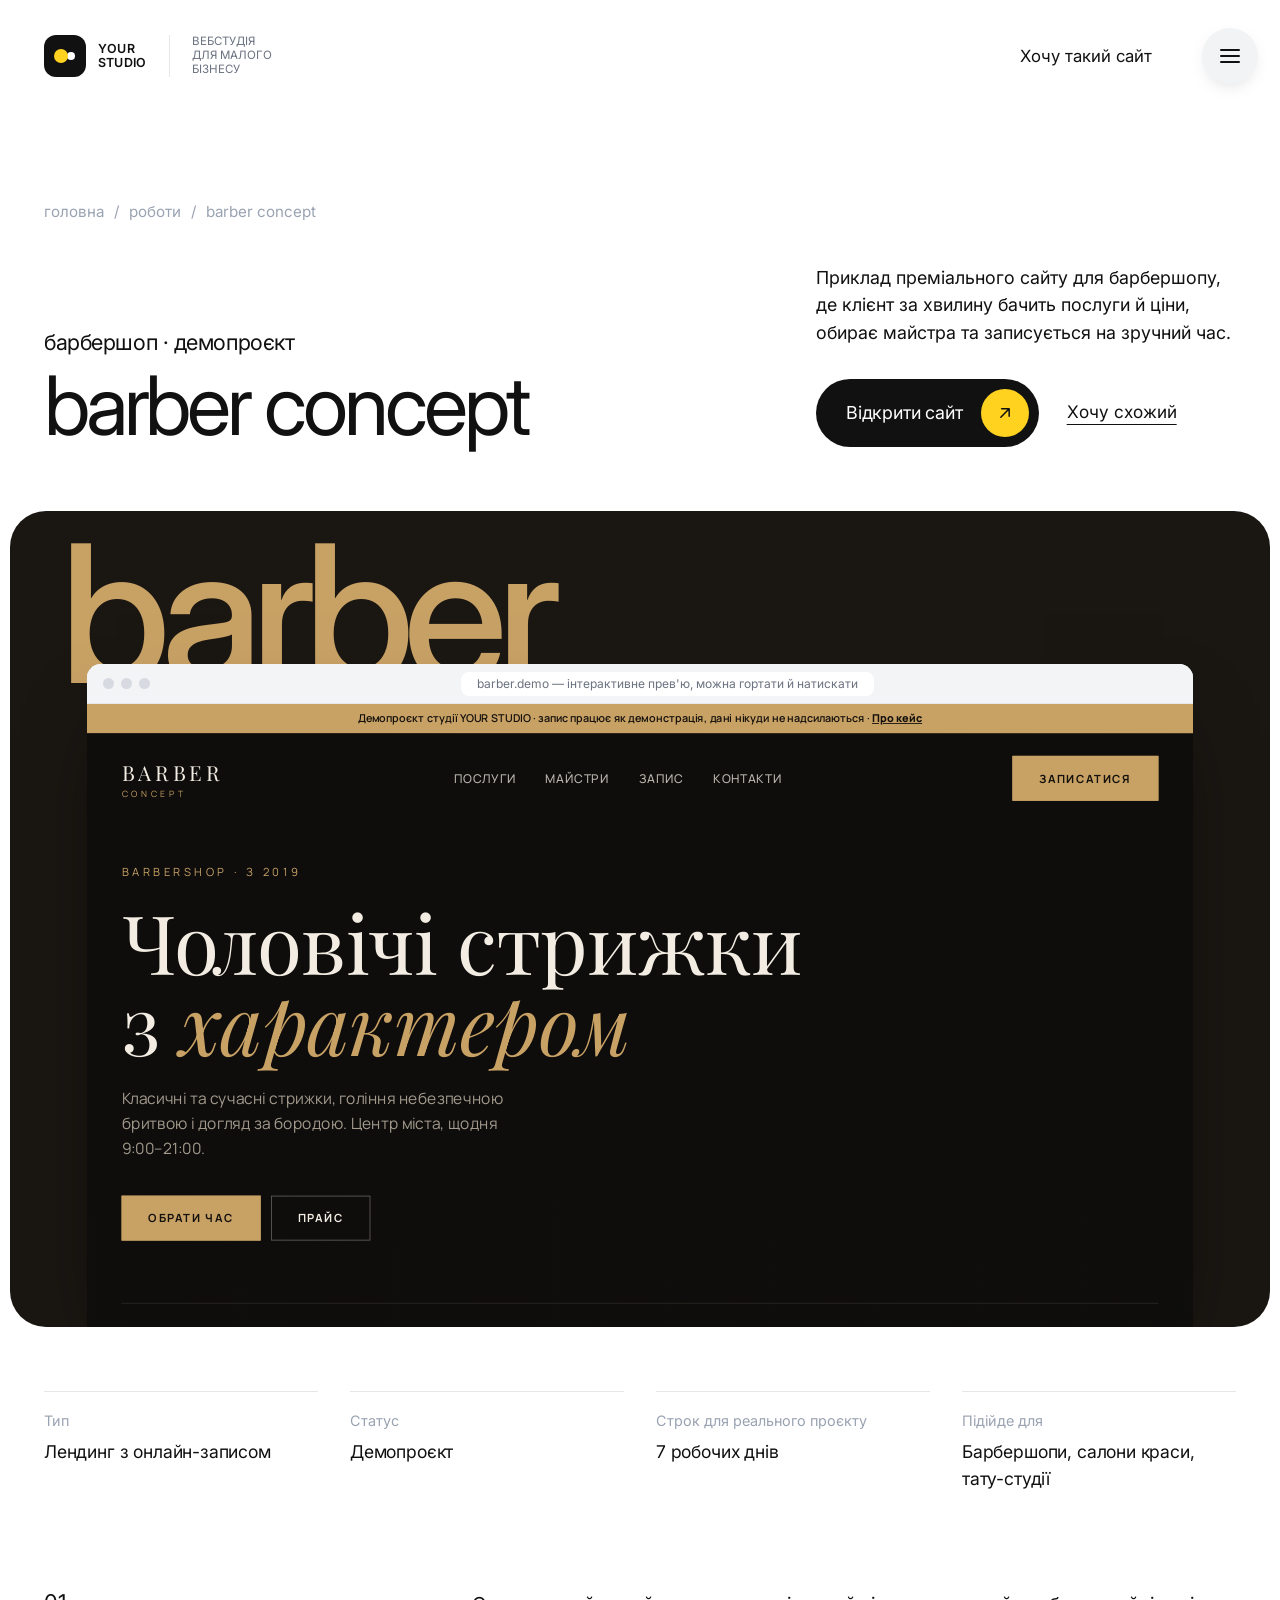
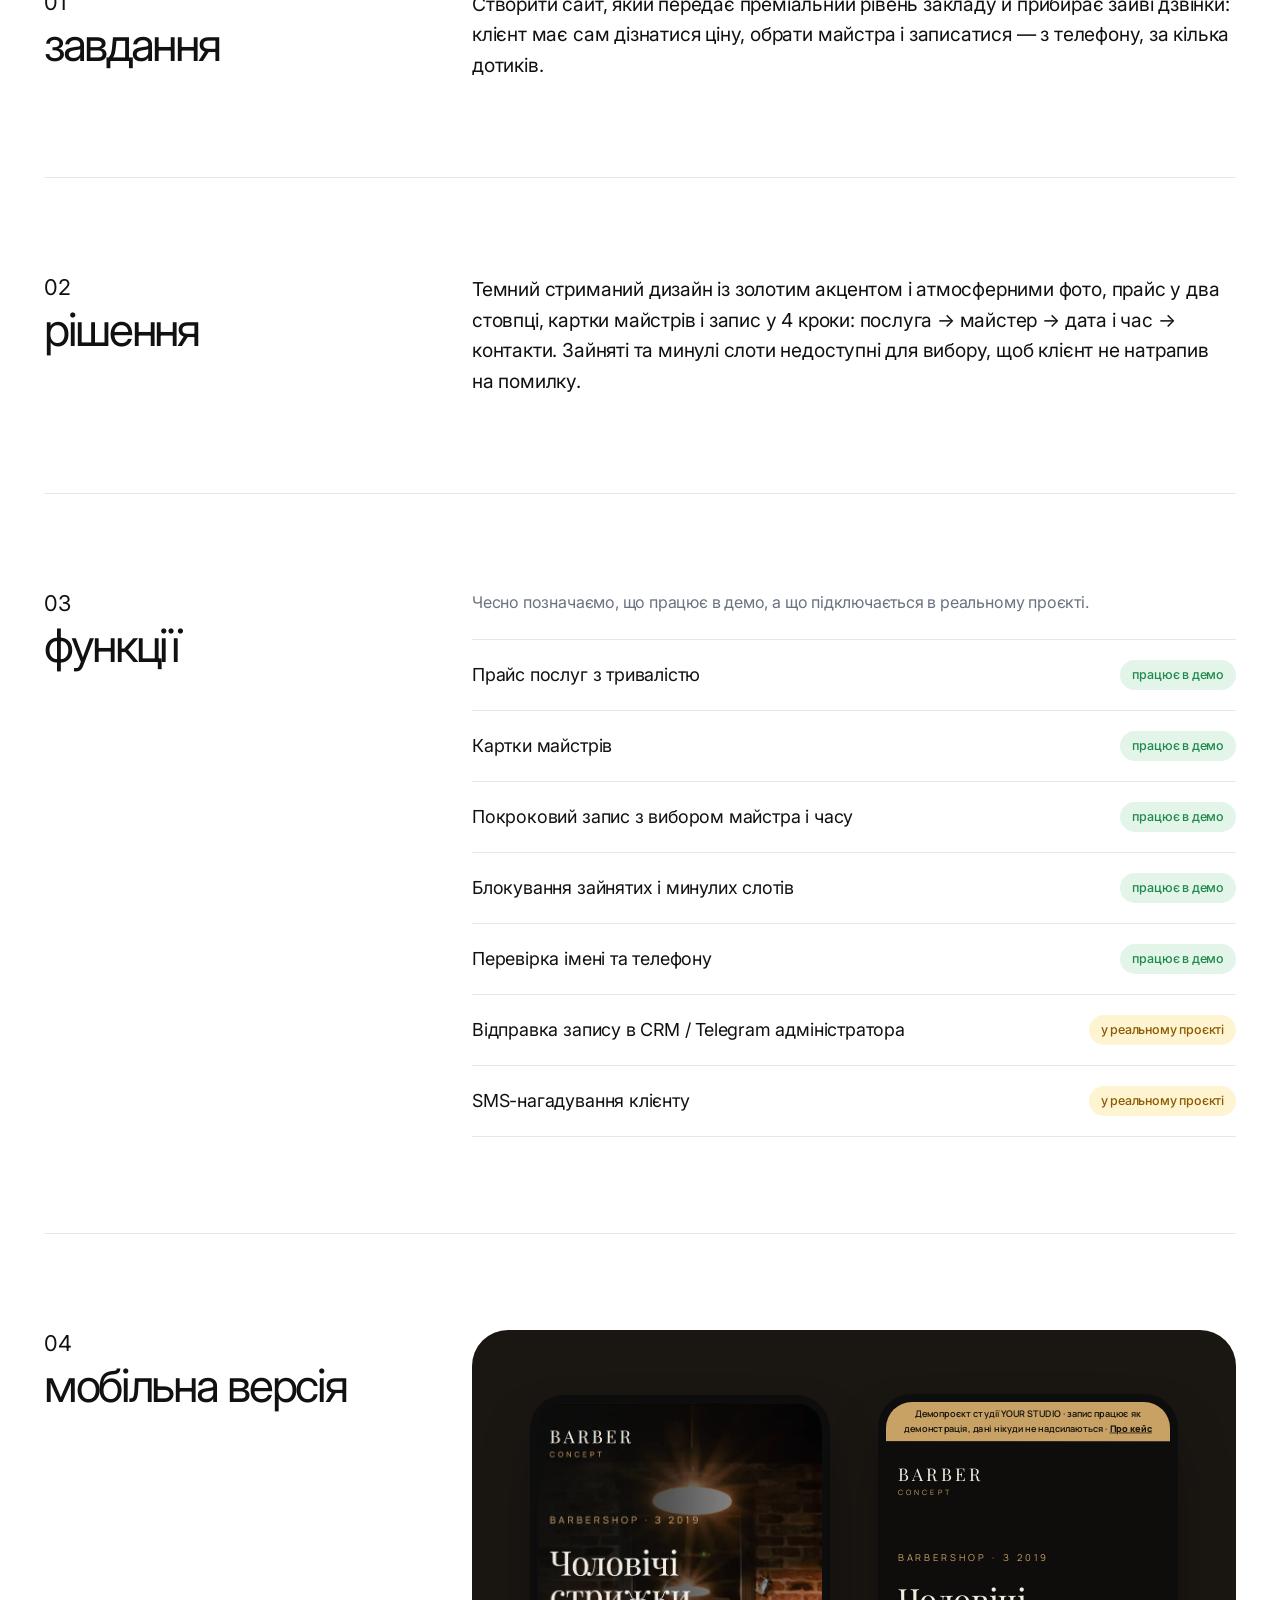
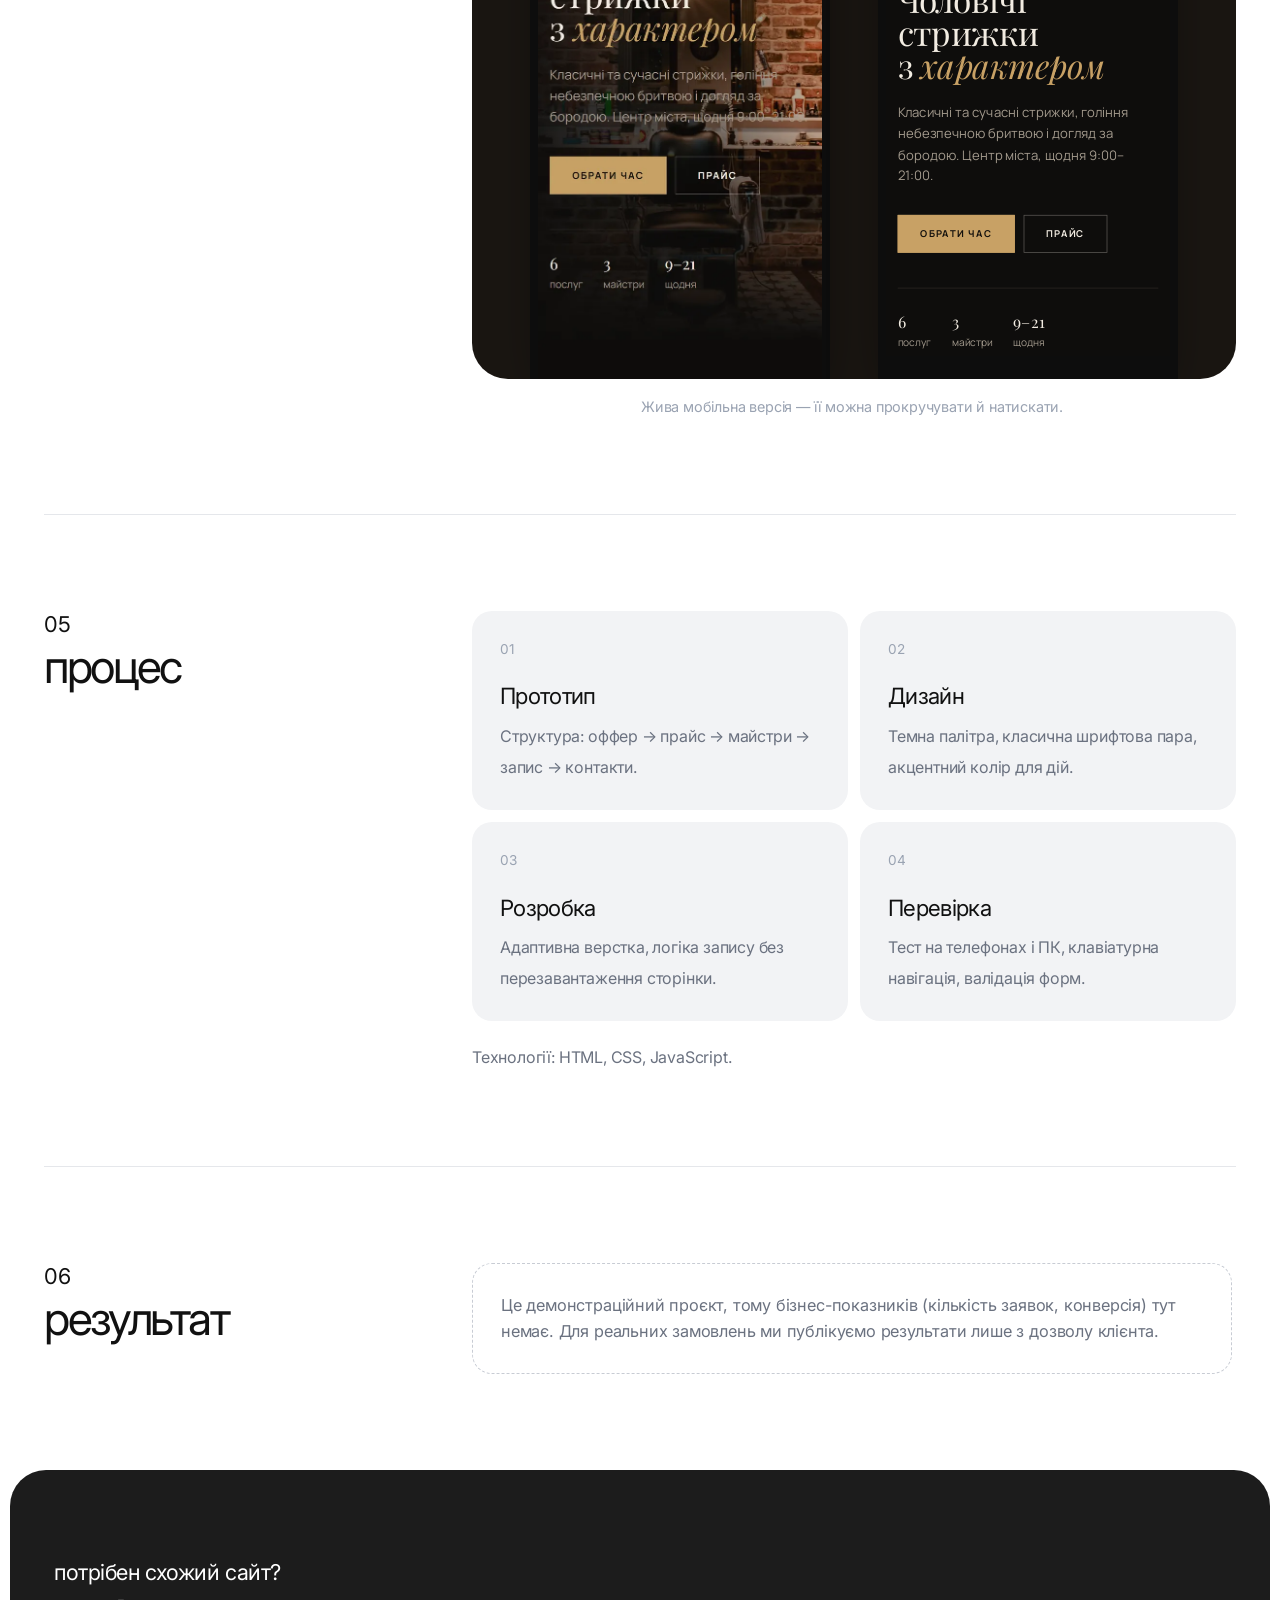
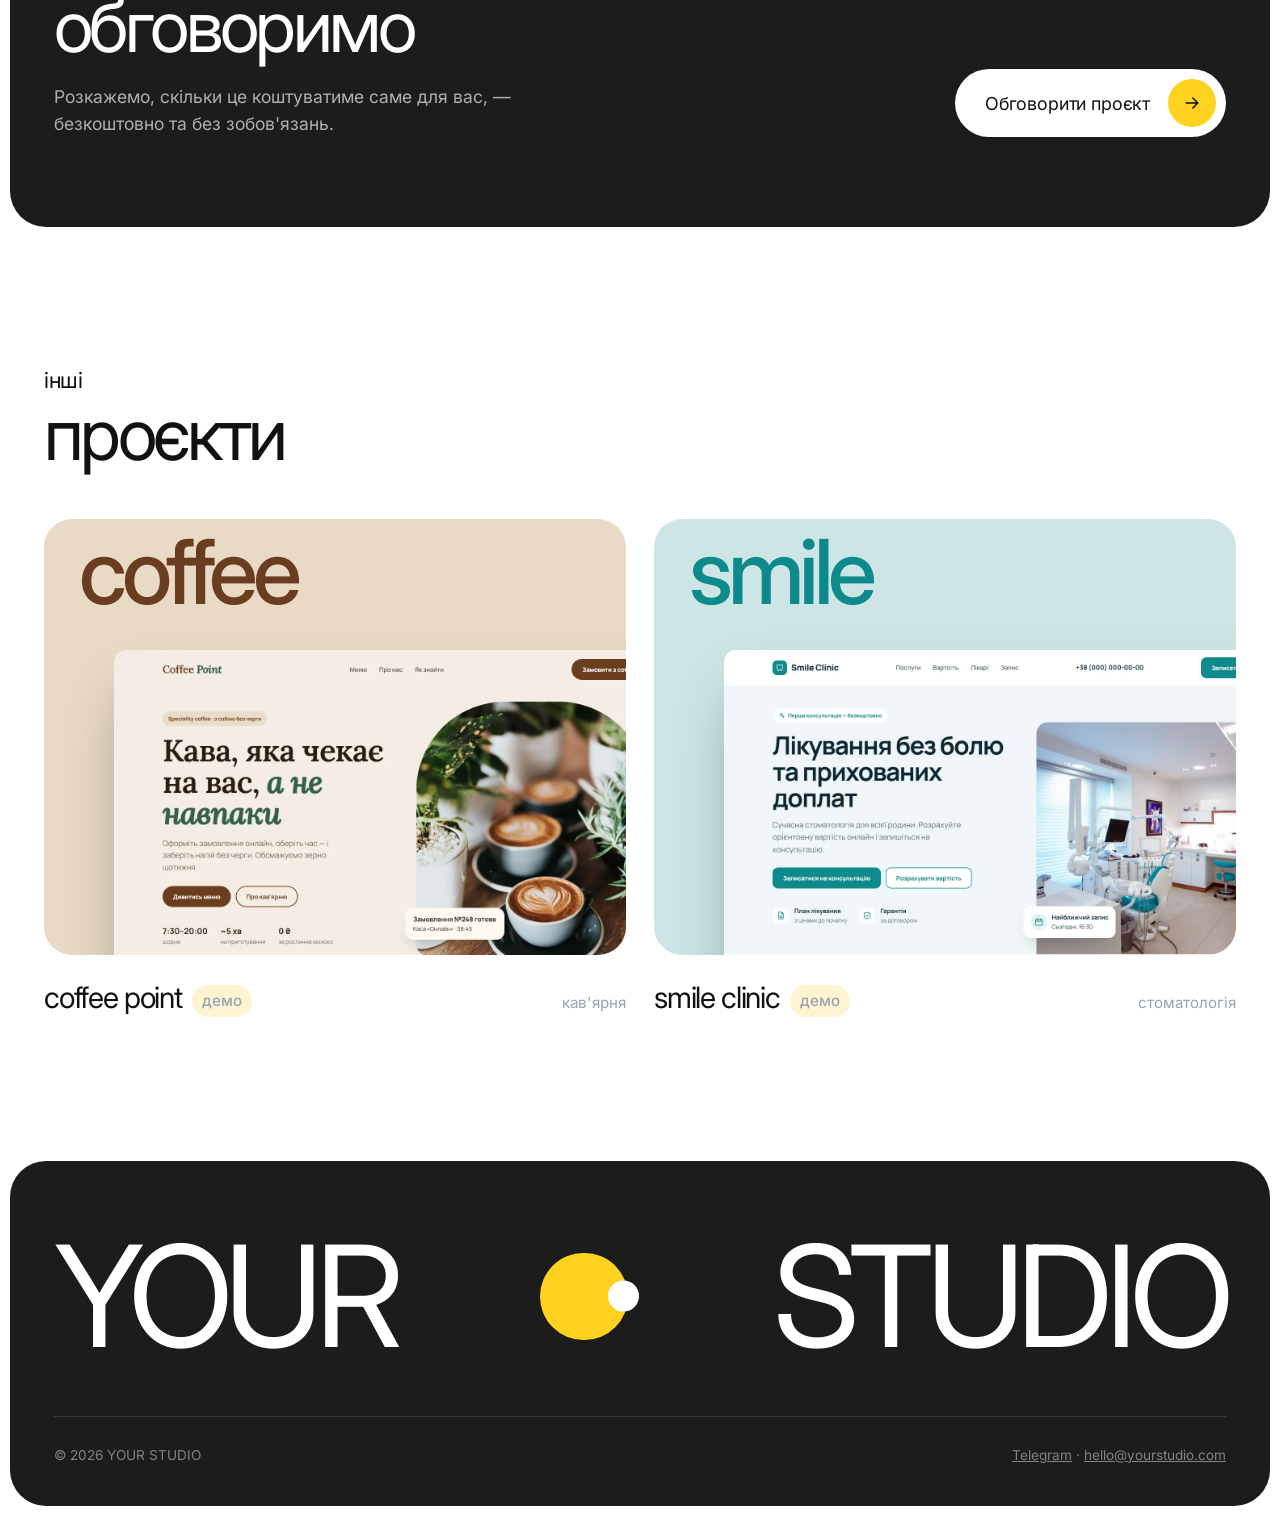
==== cases/barber.html @ ab005775 "Initial commit: web studio portfolio site Static portfolio site with main page, three case-study pag" ====
<!doctype html>
<html lang="uk">
<head>
  <meta charset="utf-8">
  <meta name="viewport" content="width=device-width, initial-scale=1">
  <title>Barber Concept — кейс | YOUR STUDIO</title>
  <meta name="description" content="Приклад преміального сайту для барбершопу, де клієнт за хвилину бачить послуги й ціни, обирає майстра та записується на зручний час.">
  <link rel="canonical" href="https://yourstudio.com/cases/barber.html">
  <meta property="og:title" content="Barber Concept — кейс YOUR STUDIO">
  <meta property="og:description" content="Приклад преміального сайту для барбершопу, де клієнт за хвилину бачить послуги й ціни, обирає майстра та записується на зручний час.">
  <meta property="og:image" content="https://yourstudio.com/assets/shots/barber-desktop.webp">
  <link rel="icon" href="data:image/svg+xml,<svg xmlns='http://www.w3.org/2000/svg' viewBox='0 0 32 32'><rect width='32' height='32' rx='9' fill='%23111'/><circle cx='14' cy='16' r='6' fill='%23ffd21f'/><circle cx='21' cy='16' r='2.5' fill='white'/></svg>">
  <link rel="preconnect" href="https://fonts.googleapis.com">
  <link rel="preconnect" href="https://fonts.gstatic.com" crossorigin>
  <link rel="stylesheet" href="https://fonts.googleapis.com/css2?family=Inter:wght@300;400;500;600&display=swap">
  <link rel="stylesheet" href="../assets/styles.css?v=9">
</head>
<body>
<svg width="0" height="0" style="position:absolute" aria-hidden="true">
  <symbol id="i-arrow" viewBox="0 0 24 24"><path d="M5 12h14M13 6l6 6-6 6"/></symbol>
  <symbol id="i-out" viewBox="0 0 24 24"><path d="M7 17L17 7M8 7h9v9"/></symbol>
</svg>
<a class="skip" href="#main">Перейти до змісту</a>

<header class="site-header">
  <div class="container">
    <a href="../index.html" class="brand" aria-label="YOUR STUDIO — на головну">
      <span class="brand-logo"><span class="brand-mark" aria-hidden="true"></span><span class="brand-name">Your<br>Studio</span></span>
      <span class="brand-sub">Вебстудія<br>для малого<br>бізнесу</span>
    </a>
    <div class="header-right">
      <a href="../index.html?type=landing#contact" class="header-link" data-track="cta_case_header">Хочу такий сайт</a>
      <span class="menu-spacer" aria-hidden="true"></span>
    </div>
  </div>
</header>

<button class="menu-btn" aria-expanded="false" aria-controls="menu-panel" aria-label="Відкрити меню"><span></span></button>
<div class="menu-panel" id="menu-panel" aria-hidden="true">
  <nav aria-label="Головне меню">
    <ol>
      <li><a href="../index.html#works">Роботи</a></li>
      <li><a href="../index.html#services">Послуги та ціни</a></li>
      <li><a href="../index.html#process">Як ми працюємо</a></li>
      <li><a href="../index.html#team">Команда</a></li>
      <li><a href="../index.html#faq">Питання</a></li>
      <li><a href="../index.html#contact">Контакти</a></li>
    </ol>
  </nav>
  <div class="menu-contacts">
    <div><small>Telegram</small><a href="https://t.me/yourstudio" target="_blank" rel="noopener">@yourstudio</a></div>
    <div><small>Email</small><a href="mailto:hello@yourstudio.com">hello@yourstudio.com</a></div>
    <div><small>Графік</small>Пн–Пт, 10:00–19:00</div>
  </div>
</div>

<main id="main">
  <section class="case-hero">
    <div class="container">
      <div class="crumbs"><a href="../index.html">головна</a><span>/</span><a href="../index.html#works">роботи</a><span>/</span><span>barber concept</span></div>
      <div class="case-hero-grid">
        <div>
          <span class="h-pre">барбершоп · демопроєкт</span>
          <h1 class="display">barber concept</h1>
        </div>
        <div>
          <p class="lead">Приклад преміального сайту для барбершопу, де клієнт за хвилину бачить послуги й ціни, обирає майстра та записується на зручний час.</p>
          <div class="hero-actions">
            <a href="../demos/barber/index.html" target="_blank" rel="noopener" class="btn" data-track="demo_open">Відкрити сайт <span class="dot"><svg class="i"><use href="#i-out"/></svg></span></a>
            <a href="../index.html?type=landing#contact" class="link-u" data-track="cta_case_hero">Хочу схожий</a>
          </div>
        </div>
      </div>
    </div>
  </section>

  <div class="stage" style="--tint:#1a1612;--word:#c8a165" aria-label="Інтерактивне прев'ю сайту">
    <span class="word" aria-hidden="true">barber</span>
    <div class="browser">
      <div class="browser-bar"><i></i><i></i><i></i><span>barber.demo — інтерактивне прев'ю, можна гортати й натискати</span></div>
      <div class="frame"><iframe src="../demos/barber/index.html" width="1280" height="720" loading="eager" title="Демосайт Barber Concept"></iframe></div>
    </div>
  </div>

  <div class="container">
    <dl class="facts">
      <div><dt>Тип</dt><dd>Лендинг з онлайн-записом</dd></div>
      <div><dt>Статус</dt><dd>Демопроєкт</dd></div>
      <div><dt>Строк для реального проєкту</dt><dd>7 робочих днів</dd></div>
      <div><dt>Підійде для</dt><dd>Барбершопи, салони краси, тату-студії</dd></div>
    </dl>

    <section class="case-sec">
      <h2><span class="h-pre">01</span><span class="h-main">завдання</span></h2>
      <div class="body"><p>Створити сайт, який передає преміальний рівень закладу й прибирає зайві дзвінки: клієнт має сам дізнатися ціну, обрати майстра і записатися — з телефону, за кілька дотиків.</p></div>
    </section>

    <section class="case-sec">
      <h2><span class="h-pre">02</span><span class="h-main">рішення</span></h2>
      <div class="body"><p>Темний стриманий дизайн із золотим акцентом і атмосферними фото, прайс у два стовпці, картки майстрів і запис у 4 кроки: послуга → майстер → дата і час → контакти. Зайняті та минулі слоти недоступні для вибору, щоб клієнт не натрапив на помилку.</p></div>
    </section>

    <section class="case-sec">
      <h2><span class="h-pre">03</span><span class="h-main">функції</span></h2>
      <div class="body">
        <p class="muted" style="font-size:1rem;margin-bottom:24px">Чесно позначаємо, що працює в демо, а що підключається в реальному проєкті.</p>
        <ul class="feature-list">
          <li><span>Прайс послуг з тривалістю</span><span class="status works">працює в демо</span></li>
          <li><span>Картки майстрів</span><span class="status works">працює в демо</span></li>
          <li><span>Покроковий запис з вибором майстра і часу</span><span class="status works">працює в демо</span></li>
          <li><span>Блокування зайнятих і минулих слотів</span><span class="status works">працює в демо</span></li>
          <li><span>Перевірка імені та телефону</span><span class="status works">працює в демо</span></li>
          <li><span>Відправка запису в CRM / Telegram адміністратора</span><span class="status demo">у реальному проєкті</span></li>
          <li><span>SMS-нагадування клієнту</span><span class="status demo">у реальному проєкті</span></li>
        </ul>
      </div>
    </section>

    <section class="case-sec">
      <h2><span class="h-pre">04</span><span class="h-main">мобільна версія</span></h2>
      <div class="body">
        <div class="mobile-stage" style="--tint:#1a1612">
          <div class="phone-s"><img src="../assets/shots/barber-mobile.webp" alt="Barber Concept — перший екран на телефоні" width="585" height="1185" loading="lazy"></div>
          <div class="phone-s live"><iframe src="../demos/barber/index.html" width="390" height="760" loading="lazy" title="Мобільна версія Barber Concept — інтерактивна"></iframe></div>
        </div>
        <p class="mobile-note">Жива мобільна версія — її можна прокручувати й натискати.</p>
      </div>
    </section>

    <section class="case-sec">
      <h2><span class="h-pre">05</span><span class="h-main">процес</span></h2>
      <div class="body">
        <div class="process-grid">
          <div><small>01</small><b>Прототип</b><span>Структура: оффер → прайс → майстри → запис → контакти.</span></div>
          <div><small>02</small><b>Дизайн</b><span>Темна палітра, класична шрифтова пара, акцентний колір для дій.</span></div>
          <div><small>03</small><b>Розробка</b><span>Адаптивна верстка, логіка запису без перезавантаження сторінки.</span></div>
          <div><small>04</small><b>Перевірка</b><span>Тест на телефонах і ПК, клавіатурна навігація, валідація форм.</span></div>
        </div>
        <p class="muted" style="font-size:1rem;margin-top:24px">Технології: HTML, CSS, JavaScript.</p>
      </div>
    </section>

    <section class="case-sec">
      <h2><span class="h-pre">06</span><span class="h-main">результат</span></h2>
      <div class="body"><p class="result-note">Це демонстраційний проєкт, тому бізнес-показників (кількість заявок, конверсія) тут немає. Для реальних замовлень ми публікуємо результати лише з дозволу клієнта.</p></div>
    </section>
  </div>

  <section class="dark-block cta-block">
    <div class="container">
      <div>
        <h2><span class="h-pre">потрібен схожий сайт?</span><span class="h-main">обговоримо</span></h2>
        <p>Розкажемо, скільки це коштуватиме саме для вас, — безкоштовно та без зобов'язань.</p>
      </div>
      <a href="../index.html?type=landing#contact" class="btn light" data-track="cta_case_band">Обговорити проєкт <span class="dot"><svg class="i"><use href="#i-arrow"/></svg></span></a>
    </div>
  </section>

  <section>
    <div class="container">
      <div class="sec-head" style="margin-bottom:48px">
        <h2><span class="h-pre">інші</span><span class="h-main">проєкти</span></h2>
      </div>
      <div class="next-grid">
        <article class="work">
          <a href="coffee.html" class="shot" style="--tint:#e9dac6;--word:#6a3d20" aria-label="Кейс Coffee Point"><span class="word">coffee</span><span class="screen"><img src="../assets/shots/coffee-desktop.webp" alt="" width="1440" height="870" loading="lazy"></span></a>
          <div class="work-meta"><h3><a href="coffee.html">coffee point</a><span class="tag-demo">демо</span></h3><span>кав'ярня</span></div>
        </article>
        <article class="work">
          <a href="dental.html" class="shot" style="--tint:#cde6e5;--word:#0e8a8c" aria-label="Кейс Smile Clinic"><span class="word">smile</span><span class="screen"><img src="../assets/shots/dental-desktop.webp" alt="" width="1440" height="870" loading="lazy"></span></a>
          <div class="work-meta"><h3><a href="dental.html">smile clinic</a><span class="tag-demo">демо</span></h3><span>стоматологія</span></div>
        </article>
      </div>
    </div>
  </section>
</main>

<footer class="site-footer dark-block">
  <div class="container">
    <div class="wordmark" aria-hidden="true"><span>YOUR</span><i></i><span>STUDIO</span></div>
    <div class="footer-bottom" style="border-top:0">
      <span>© <span data-year></span> YOUR STUDIO</span>
      <span><a href="https://t.me/yourstudio" target="_blank" rel="noopener">Telegram</a> · <a href="mailto:hello@yourstudio.com">hello@yourstudio.com</a></span>
    </div>
  </div>
</footer>
<script src="../assets/main.js?v=9" defer></script>
</body>
</html>
---- assets/styles.css ----
/* =========================================================
   YOUR STUDIO — дизайн-система
   Білий мінімалізм · великі тонкі заголовки · жовтий акцент
   ========================================================= */
:root {
  --ink: #111111;
  --ink-soft: #1c1c1c;
  --bg: #ffffff;
  --grey: #f2f3f5;
  --grey-2: #e7e9ed;
  --muted: #6b7280;
  --muted-2: #9aa3b2;
  --line: #e5e7eb;
  --line-dark: rgba(255,255,255,.12);
  --accent: #ffd21f;
  --ok: #1f8a4c;
  --warn-bg: #fff4d1;
  --warn: #8a5a00;
  --r-xl: 36px;
  --r-lg: 28px;
  --r: 20px;
  --max: 1320px;
  --font: "Inter", system-ui, -apple-system, "Segoe UI", Roboto, sans-serif;
  --ease: cubic-bezier(.2,.7,.2,1);
}

*, *::before, *::after { box-sizing: border-box; }
html { scroll-behavior: smooth; -webkit-text-size-adjust: 100%; }
@media (prefers-reduced-motion: reduce) { html { scroll-behavior: auto; } *, *::before, *::after { animation: none !important; transition: none !important; } }
body { margin: 0; font-family: var(--font); font-size: 17px; line-height: 1.55; color: var(--ink); background: var(--bg); -webkit-font-smoothing: antialiased; }
body.menu-open { overflow: hidden; }
img { max-width: 100%; display: block; }
a { color: inherit; }
h1, h2, h3, h4, p { margin: 0; }
.container { width: min(100% - 88px, var(--max)); margin-inline: auto; }
@media (max-width: 900px) { .container { width: calc(100% - 40px); } }
@media (max-width: 480px) { .container { width: calc(100% - 32px); } }
.i { width: 20px; height: 20px; flex: none; stroke: currentColor; fill: none; stroke-width: 1.6; stroke-linecap: round; stroke-linejoin: round; }
.muted { color: var(--muted); }
.grey { color: var(--muted-2); }
.skip { position: absolute; left: -999px; top: 8px; background: var(--accent); color: var(--ink); padding: 10px 16px; border-radius: 10px; z-index: 200; font-weight: 600; }
.skip:focus { left: 8px; }
:focus-visible { outline: 2px solid var(--ink); outline-offset: 3px; border-radius: 8px; }
.dark-block :focus-visible, .menu-panel :focus-visible { outline-color: var(--accent); }

/* ---------- Typography ---------- */
.display { font-size: clamp(2.9rem, 6.4vw, 6rem); font-weight: 400; line-height: 1; letter-spacing: -.05em; }
.h-pre { display: block; font-size: clamp(1.15rem, 1.7vw, 1.6rem); font-weight: 400; letter-spacing: -.02em; line-height: 1.2; margin-bottom: 6px; }
.h-main { display: block; font-size: clamp(2.6rem, 5.6vw, 5.2rem); font-weight: 400; letter-spacing: -.05em; line-height: 1; }
.h-statement { font-size: clamp(2rem, 3.8vw, 3.4rem); font-weight: 400; letter-spacing: -.04em; line-height: 1.08; }
.lead { font-size: 1.12rem; line-height: 1.55; }

/* ---------- Buttons ---------- */
.btn {
  display: inline-flex; align-items: center; gap: 18px; height: 68px; padding: 0 10px 0 30px;
  border-radius: 999px; background: var(--ink); color: #fff; border: 0; cursor: pointer;
  font: 400 1.12rem var(--font); letter-spacing: -.01em; text-decoration: none; white-space: nowrap;
  transition: background .25s var(--ease);
}
.btn .dot { width: 48px; height: 48px; border-radius: 50%; background: var(--accent); color: var(--ink); display: grid; place-items: center; transition: transform .35s var(--ease); }
.btn .dot .i { width: 20px; height: 20px; stroke-width: 1.8; }
.btn:hover .dot { transform: rotate(-45deg); }
.btn.light { background: #fff; color: var(--ink); }
.btn.block { width: 100%; justify-content: space-between; }
.btn:disabled { background: var(--grey-2); color: var(--muted-2); cursor: not-allowed; }
.btn:disabled .dot { background: rgba(255,255,255,.7); color: var(--muted-2); transform: none; }
.btn-ghost { display: inline-flex; align-items: center; height: 56px; padding: 0 26px; border-radius: 999px; border: 1px solid var(--line); background: transparent; color: var(--ink); font: 400 1.05rem var(--font); cursor: pointer; text-decoration: none; transition: border-color .2s; }
.btn-ghost:hover { border-color: var(--ink); }
.link-u { font-size: 1.08rem; text-decoration: underline; text-underline-offset: 6px; text-decoration-thickness: 1px; transition: text-decoration-color .2s; }
.link-u:hover { text-decoration-color: var(--accent); }
.arrow-link { display: inline-flex; align-items: center; gap: 10px; text-decoration: none; font-size: 1.02rem; }
.arrow-link .i { transition: transform .3s var(--ease); }
.arrow-link:hover .i { transform: translateX(4px); }

/* ---------- Header & menu ---------- */
.site-header { position: absolute; top: 0; left: 0; right: 0; z-index: 40; }
.site-header .container { display: flex; align-items: center; justify-content: space-between; height: 112px; }
.brand { display: flex; align-items: center; gap: 22px; text-decoration: none; }
.brand-logo { display: flex; align-items: center; gap: 12px; }
.brand-mark { width: 42px; height: 42px; border-radius: 12px; background: var(--ink); display: grid; place-items: center; flex: none; }
.brand-mark::before { content: ""; width: 14px; height: 14px; border-radius: 50%; background: var(--accent); box-shadow: 10px 0 0 -3px #fff; transform: translateX(-4px); }
.brand-name { font-size: .78rem; font-weight: 600; line-height: 1.15; letter-spacing: .02em; text-transform: uppercase; }
.brand-sub { font-size: .72rem; line-height: 1.2; text-transform: uppercase; color: var(--muted); padding-left: 22px; border-left: 1px solid var(--line); }
.header-right { display: flex; align-items: center; gap: 28px; }
.header-link { font-size: 1.05rem; text-decoration: none; }
.header-link:hover { text-decoration: underline; text-underline-offset: 6px; }
.header-right .menu-spacer { width: 56px; height: 56px; }
.menu-btn {
  position: fixed; top: 28px; right: max(22px, calc((100vw - var(--max)) / 2)); z-index: 60;
  width: 56px; height: 56px; border-radius: 50%; border: 0; background: var(--grey); color: var(--ink); cursor: pointer;
  display: grid; place-items: center; transition: background .25s; box-shadow: 0 6px 20px -10px rgba(0,0,0,.25);
}
.menu-btn:hover { background: var(--grey-2); }
.menu-btn span, .menu-btn span::before, .menu-btn span::after { display: block; width: 20px; height: 1.6px; background: currentColor; border-radius: 2px; transition: transform .3s var(--ease), background .2s; position: relative; }
.menu-btn span::before, .menu-btn span::after { content: ""; position: absolute; left: 0; }
.menu-btn span::before { top: -6px; }
.menu-btn span::after { top: 6px; }
.menu-open .menu-btn { background: var(--accent); }
.menu-open .menu-btn span { background: transparent; }
.menu-open .menu-btn span::before { transform: translateY(6px) rotate(45deg); }
.menu-open .menu-btn span::after { transform: translateY(-6px) rotate(-45deg); }
.menu-panel {
  position: fixed; inset: 10px; z-index: 55; background: var(--ink-soft); color: #fff; border-radius: var(--r-xl);
  padding: 110px clamp(24px, 5vw, 72px) 48px; display: grid; grid-template-columns: 1.3fr 1fr; gap: 48px; align-content: space-between;
  opacity: 0; visibility: hidden; transform: translateY(-12px); transition: opacity .3s var(--ease), transform .4s var(--ease), visibility .3s;
  overflow: auto;
}
.menu-open .menu-panel { opacity: 1; visibility: visible; transform: none; }
.menu-panel nav ol { list-style: none; padding: 0; margin: 0; counter-reset: m; border-top: 1px solid var(--line-dark); }
.menu-panel nav li { counter-increment: m; border-bottom: 1px solid var(--line-dark); }
.menu-panel nav a { display: flex; align-items: baseline; gap: 24px; padding: 14px 0; text-decoration: none; font-size: clamp(2rem, 4.4vw, 3.6rem); font-weight: 400; letter-spacing: -.04em; line-height: 1.1; color: rgba(255,255,255,.55); transition: color .2s; }
.menu-panel nav a::before { content: "0" counter(m); font-size: .9rem; letter-spacing: 0; color: var(--accent); width: 28px; flex: none; }
.menu-panel nav a:hover { color: #fff; }
.menu-contacts { align-self: end; display: grid; gap: 22px; font-size: 1.15rem; }
.menu-contacts small { display: block; color: rgba(255,255,255,.5); font-size: .85rem; margin-bottom: 4px; }
.menu-contacts a { text-decoration: none; }
.menu-contacts a:hover { color: var(--accent); }
@media (max-width: 900px) {
  .site-header .container { height: 92px; }
  .brand-sub, .header-link { display: none; }
  .menu-btn { top: 18px; right: 18px; }
  .menu-panel { grid-template-columns: 1fr; padding-top: 96px; }
}

/* ---------- Sections ---------- */
section { padding: 140px 0; scroll-margin-top: 20px; }
@media (max-width: 900px) { section { padding: 96px 0; } }
.sec-head { display: grid; grid-template-columns: 1fr minmax(260px, 380px); gap: 48px; align-items: end; margin-bottom: 72px; }
.sec-head p { font-size: 1.05rem; line-height: 1.5; }
@media (max-width: 900px) { .sec-head { grid-template-columns: 1fr; gap: 24px; margin-bottom: 48px; } }
.dark-block { background: var(--ink-soft); color: #fff; border-radius: var(--r-xl); margin: 0 10px; }
.dark-block .grey { color: rgba(255,255,255,.45); }
.dark-block .muted { color: rgba(255,255,255,.6); }

/* ---------- Hero ---------- */
.hero { padding: 230px 0 0; }
.hero-grid { display: grid; grid-template-columns: 1fr auto; gap: 48px; align-items: end; }
.hero-side { max-width: 420px; padding-bottom: 10px; }
.hero-side .lead { margin-bottom: 34px; }
.hero-actions { display: flex; align-items: center; gap: 28px; flex-wrap: wrap; }
.hero .display { max-width: 900px; font-size: clamp(2.9rem, 5.3vw, 5rem); }
@media (max-width: 1080px) {
  .hero { padding-top: 160px; }
  .hero-grid { grid-template-columns: 1fr; gap: 32px; }
}

/* project strip (marquee) */
.strip { margin-top: 96px; overflow: hidden; padding-bottom: 8px; }
.strip-track { display: flex; gap: 14px; width: max-content; animation: strip 70s linear infinite; }
.strip:hover .strip-track { animation-play-state: paused; }
@keyframes strip { to { transform: translateX(-50%); } }
.strip .shot { width: 340px; flex: none; aspect-ratio: 4 / 3.1; }
@media (max-width: 600px) { .strip .shot { width: 250px; } .strip { margin-top: 64px; } }
@media (prefers-reduced-motion: reduce) { .strip { overflow-x: auto; } }

/* Shot: тонована картка з «екраном» усередині */
.shot { position: relative; display: block; overflow: hidden; border-radius: var(--r-lg); background: var(--tint, var(--grey)); isolation: isolate; text-decoration: none; }
.shot .word {
  position: absolute; left: 6%; top: 3%; z-index: 0; font-size: clamp(3rem, 7vw, 7.5rem); font-weight: 500; letter-spacing: -.06em; line-height: .9;
  color: var(--word, rgba(255,255,255,.92)); white-space: nowrap; pointer-events: none;
}
.strip .shot .word { font-size: 4.6rem; }
.shot .screen {
  position: absolute; z-index: 1; left: 12%; top: 30%; width: 100%; border-radius: 12px; overflow: hidden;
  box-shadow: 0 30px 60px -20px rgba(0,0,0,.45); transition: transform .6s var(--ease);
}
.shot .screen img { width: 100%; height: auto; }
.shot .phone-s {
  position: absolute; z-index: 2; left: 50%; top: 22%; width: 34%; transform: translateX(-50%); border-radius: 24px; overflow: hidden;
  border: 6px solid #0d0d0d; background: #0d0d0d; box-shadow: 0 30px 60px -20px rgba(0,0,0,.55); transition: transform .6s var(--ease);
}
.shot .phone-s img { width: 100%; height: auto; border-radius: 18px; }
.shot.combo .screen { left: 6%; top: 26%; width: 92%; }
.shot.combo .phone-s { left: auto; right: 6%; top: 40%; width: 22%; transform: none; }
a.shot:hover .screen { transform: translateY(-10px); }
a.shot:hover .phone-s { transform: translate(-50%, -10px); }
a.shot.combo:hover .phone-s { transform: translateY(-16px); }

/* ---------- Statement & numbers ---------- */
.statement .h-statement { max-width: 940px; }
.numbers { display: grid; grid-template-columns: 1.15fr 1fr; gap: 48px; margin-top: 72px; padding-top: 56px; border-top: 1px solid var(--line); }
.num-big { display: flex; align-items: flex-start; gap: 24px; }
.num-big b { font-size: clamp(8rem, 18vw, 15rem); font-weight: 300; letter-spacing: -.07em; line-height: .8; }
.num-big span { font-size: 1.35rem; line-height: 1.25; letter-spacing: -.02em; padding-top: 10px; }
.num-big small { display: block; color: var(--muted-2); font-size: .92rem; margin-top: 14px; letter-spacing: 0; }
.num-list { display: grid; gap: 40px; align-content: start; }
.num-item b { display: block; font-size: clamp(2.6rem, 4.6vw, 4rem); font-weight: 300; letter-spacing: -.05em; line-height: 1; }
.num-item b em { font-style: normal; color: var(--accent); }
.num-item span { display: block; margin-top: 8px; }
.niches-row { display: flex; align-items: center; gap: 16px 48px; flex-wrap: wrap; padding: 36px 0; margin-top: 72px; border-block: 1px solid var(--line); }
.niches-row .lbl { color: var(--muted-2); font-size: 1.25rem; line-height: 1.15; letter-spacing: -.02em; }
.niches-row span:not(.lbl) { font-size: 1.25rem; letter-spacing: -.02em; color: var(--muted); }
@media (max-width: 900px) {
  .numbers { grid-template-columns: 1fr; }
  .num-big { flex-direction: column; gap: 16px; }
}

/* ---------- Features (dark accordion) ---------- */
.features { padding: 110px 0; }
.features-grid { display: grid; grid-template-columns: 1fr 1fr; gap: 64px; align-items: stretch; }
.features h2 { margin-bottom: 96px; }
.acc { border-top: 1px solid var(--line-dark); }
.acc-item { border-bottom: 1px solid var(--line-dark); position: relative; }
.acc-item::before { content: ""; position: absolute; left: 0; top: -1px; height: 1px; width: 0; background: var(--accent); transition: width .6s var(--ease); }
.acc-item.on::before { width: 38%; }
.acc-btn { width: 100%; display: flex; align-items: baseline; gap: 28px; padding: 26px 0; background: none; border: 0; color: rgba(255,255,255,.4); font: 400 clamp(1.6rem, 2.6vw, 2.3rem) var(--font); letter-spacing: -.04em; text-align: left; cursor: pointer; transition: color .3s; }
.acc-btn small { font-size: .82rem; letter-spacing: 0; width: 24px; flex: none; color: rgba(255,255,255,.4); }
.acc-item.on .acc-btn { color: #fff; }
.acc-item.on .acc-btn small { color: var(--accent); }
.acc-body { display: grid; grid-template-rows: 0fr; transition: grid-template-rows .45s var(--ease); }
.acc-body > div { overflow: hidden; }
.acc-body p { padding: 0 0 30px 52px; color: rgba(255,255,255,.8); max-width: 520px; }
.acc-item.on .acc-body { grid-template-rows: 1fr; }
.features-media { position: relative; border-radius: var(--r-lg); overflow: hidden; min-height: 560px; background: #0d0d0d; }
.features-media .shot { position: absolute; inset: 0; border-radius: 0; opacity: 0; transition: opacity .6s var(--ease); }
.features-media .shot.on { opacity: 1; }
@media (max-width: 900px) {
  .features-grid { grid-template-columns: 1fr; gap: 40px; }
  .features h2 { margin-bottom: 48px; }
  .features-media { min-height: 420px; }
}

/* ---------- Works ---------- */
.works-grid { display: grid; grid-template-columns: 1.35fr 1fr; gap: 40px 28px; }
.works-col { display: grid; gap: 40px; }
.work .shot { aspect-ratio: 4 / 3.15; }
.work.big { display: flex; flex-direction: column; }
.work.big .shot { aspect-ratio: auto; flex: 1; min-height: 520px; }
.work-meta { display: flex; justify-content: space-between; align-items: baseline; gap: 16px; padding-top: 20px; }
.work-meta h3 { font-size: clamp(1.6rem, 2.3vw, 2.1rem); font-weight: 400; letter-spacing: -.04em; }
.work-meta h3 a { text-decoration: none; }
.work-meta span { color: var(--muted-2); font-size: .95rem; text-align: right; }
.tag-demo { display: inline-block; vertical-align: middle; margin-left: 10px; padding: 4px 10px; border-radius: 999px; background: var(--warn-bg); color: var(--warn); font-size: .72rem; font-weight: 500; letter-spacing: 0; }
@media (max-width: 900px) {
  .works-grid { grid-template-columns: 1fr; }
  .work.big .shot { flex: none; min-height: 0; aspect-ratio: 4 / 3.4; }
}

/* numbered rows list */
.rows-title { margin-top: 120px; margin-bottom: 32px; }
.rows { list-style: none; padding: 0; margin: 0; counter-reset: r; border-top: 1px solid var(--line); }
.rows li { counter-increment: r; border-bottom: 1px solid var(--line); }
.rows a { display: grid; grid-template-columns: 44px 1.3fr 1fr 32px; gap: 16px; align-items: baseline; padding: 22px 0; text-decoration: none; }
.rows a::before { content: "0" counter(r); font-size: .85rem; color: var(--muted-2); }
.rows .t { font-size: clamp(1.4rem, 2.4vw, 2.1rem); letter-spacing: -.04em; color: var(--muted-2); transition: color .25s; line-height: 1.15; }
.rows .d { color: var(--muted-2); font-size: .95rem; }
.rows .i { color: var(--muted-2); justify-self: end; transition: transform .3s var(--ease), color .2s; }
.rows a:hover .t { color: var(--ink); }
.rows a:hover .i { color: var(--ink); transform: rotate(45deg); }
@media (max-width: 700px) {
  .rows a { grid-template-columns: 34px 1fr 24px; }
  .rows .d { grid-column: 2; grid-row: 2; }
}
.rows-cta { margin-top: 48px; }

/* ---------- Pricing ---------- */
.pricing { display: grid; grid-template-columns: repeat(3, 1fr); gap: 14px; }
@media (max-width: 1000px) { .pricing { grid-template-columns: 1fr; max-width: 620px; } }
.price-card { position: relative; display: flex; flex-direction: column; background: var(--grey); border-radius: var(--r-lg); padding: 40px 36px 36px; }
.price-card h3 { font-size: 1.9rem; font-weight: 400; letter-spacing: -.04em; }
.price-card .desc { color: var(--muted); margin-top: 8px; min-height: 3.1em; }
.price { margin: 44px 0 6px; font-size: clamp(2.6rem, 3.6vw, 3.4rem); font-weight: 300; letter-spacing: -.05em; line-height: 1; }
.price small { font-size: 1rem; letter-spacing: 0; color: var(--muted); margin-right: 6px; font-weight: 400; }
.term { color: var(--muted); font-size: .95rem; }
.price-card ul { list-style: none; padding: 28px 0 0; margin: 28px 0 36px; border-top: 1px solid var(--grey-2); display: grid; gap: 12px; flex: 1; align-content: start; }
.price-card li { display: flex; gap: 12px; line-height: 1.45; }
.price-card li .i { width: 18px; height: 18px; margin-top: 3px; }
.price-card.featured { background: var(--ink-soft); color: #fff; }
.price-card.featured .desc, .price-card.featured .term, .price-card.featured .price small { color: rgba(255,255,255,.55); }
.price-card.featured ul { border-color: var(--line-dark); }
.price-card.featured li .i { color: var(--accent); }
.price-card .flag { position: absolute; top: 40px; right: 32px; padding: 6px 12px; border-radius: 999px; background: var(--accent); color: var(--ink); font-size: .78rem; font-weight: 500; }
.price-card .btn { height: 60px; font-size: 1.02rem; }
.price-card .btn .dot { width: 42px; height: 42px; }
.price-card:not(.featured) .btn { background: #fff; color: var(--ink); }
.included { display: grid; grid-template-columns: repeat(4, 1fr); gap: 32px; margin-top: 72px; }
.included div { border-top: 1px solid var(--line); padding-top: 22px; }
.included b { display: block; font-weight: 500; font-size: 1.1rem; letter-spacing: -.02em; margin-bottom: 6px; }
.included p { color: var(--muted); font-size: .95rem; }
.note { margin-top: 40px; color: var(--muted); font-size: .93rem; }
@media (max-width: 900px) { .included { grid-template-columns: 1fr 1fr; } }
@media (max-width: 520px) { .included { grid-template-columns: 1fr; } }

/* ---------- Process (dark) ---------- */
.process { padding: 120px 0; }
.process .sec-head p { color: rgba(255,255,255,.7); }
.steps { list-style: none; padding: 0; margin: 0; display: grid; grid-template-columns: repeat(5, 1fr); counter-reset: s; border-top: 1px solid var(--line-dark); }
.steps li { counter-increment: s; position: relative; padding: 30px 28px 0 0; }
.steps li::before { content: "0" counter(s); display: block; color: var(--accent); font-size: .85rem; margin-bottom: 26px; }
.steps li::after { content: ""; position: absolute; left: 0; top: -1px; width: 40%; height: 1px; background: var(--accent); }
.steps h3 { font-size: 1.45rem; font-weight: 400; letter-spacing: -.03em; margin-bottom: 10px; }
.steps p { color: rgba(255,255,255,.6); font-size: .95rem; }
.steps .pay { display: inline-block; margin-top: 14px; color: var(--accent); font-size: .85rem; }
.terms-row { display: grid; grid-template-columns: 1fr 1fr; gap: 14px; margin-top: 88px; }
.terms-box { background: rgba(255,255,255,.05); border-radius: var(--r-lg); padding: 36px; }
.terms-box h3 { font-size: 1.6rem; font-weight: 400; letter-spacing: -.03em; margin-bottom: 24px; }
.terms { list-style: none; padding: 0; margin: 0; display: grid; gap: 14px; }
.terms li { display: flex; gap: 14px; color: rgba(255,255,255,.75); }
.terms .i { color: var(--accent); width: 18px; height: 18px; margin-top: 3px; }
@media (max-width: 1000px) {
  .steps { grid-template-columns: 1fr 1fr; gap: 40px 24px; }
  .terms-row { grid-template-columns: 1fr; }
}
@media (max-width: 560px) { .steps { grid-template-columns: 1fr; } }

/* ---------- Team ---------- */
.team { display: grid; grid-template-columns: 1fr 1fr; gap: 28px; }
@media (max-width: 800px) { .team { grid-template-columns: 1fr; } }
.person .photo { aspect-ratio: 5 / 4; border-radius: var(--r-lg); background: var(--grey); overflow: hidden; display: grid; place-items: center; position: relative; }
.person .photo img { width: 100%; height: 100%; object-fit: cover; }
.person .photo .mono { font-size: clamp(5rem, 10vw, 8rem); font-weight: 300; letter-spacing: -.07em; color: #d9dce2; }
.person .photo .hint { position: absolute; left: 20px; bottom: 18px; font-size: .8rem; color: var(--muted-2); }
.person-meta { display: flex; justify-content: space-between; align-items: baseline; gap: 16px; padding: 22px 0 12px; border-bottom: 1px solid var(--line); }
.person-meta h3 { font-size: 1.9rem; font-weight: 400; letter-spacing: -.04em; }
.person-meta span { color: var(--muted-2); text-align: right; }
.person p { color: var(--muted); padding-top: 14px; max-width: 520px; }

/* ---------- FAQ ---------- */
.faq-list { border-top: 1px solid var(--line); }
.faq-list details { border-bottom: 1px solid var(--line); }
.faq-list summary { display: grid; grid-template-columns: 44px 1fr 48px; gap: 16px; align-items: center; padding: 28px 0; cursor: pointer; list-style: none; }
.faq-list summary::-webkit-details-marker { display: none; }
.faq-list summary .n { font-size: .85rem; color: var(--muted-2); }
.faq-list summary .q { font-size: clamp(1.25rem, 2vw, 1.7rem); letter-spacing: -.03em; line-height: 1.2; }
.faq-list summary .pm { width: 48px; height: 48px; border-radius: 50%; background: var(--grey); display: grid; place-items: center; transition: transform .35s var(--ease), background .2s; }
.faq-list summary .pm::before { content: "+"; font-size: 1.5rem; font-weight: 300; line-height: 1; }
.faq-list details[open] .pm { transform: rotate(45deg); background: var(--accent); }
.faq-list details p { padding: 0 64px 30px 60px; color: var(--muted); max-width: 820px; font-size: 1.05rem; }
@media (max-width: 600px) { .faq-list summary { grid-template-columns: 1fr 44px; } .faq-list summary .n { display: none; } .faq-list details p { padding: 0 0 26px; } }

/* ---------- Quiz ---------- */
.contact-intro { display: grid; grid-template-columns: 1fr minmax(260px, 420px); gap: 48px; align-items: end; margin-bottom: 56px; }
.contact-intro .side p + p { margin-top: 14px; }
@media (max-width: 900px) { .contact-intro { grid-template-columns: 1fr; gap: 24px; } }
.quiz { background: var(--grey); border-radius: var(--r-xl); padding: clamp(28px, 4vw, 56px); }
.quiz-top { color: var(--muted-2); font-size: .92rem; margin-bottom: 14px; }
.quiz-bars { display: grid; grid-template-columns: repeat(4, 1fr); gap: 6px; margin-bottom: 48px; }
.quiz-bars span { height: 3px; border-radius: 3px; background: var(--grey-2); transition: background .3s; }
.quiz-bars span.on { background: var(--ink); }
.quiz fieldset { border: 0; padding: 0; margin: 0; min-width: 0; }
.quiz legend { font-size: clamp(1.7rem, 3vw, 2.4rem); letter-spacing: -.04em; line-height: 1.15; margin-bottom: 32px; padding: 0; }
.options { display: grid; grid-template-columns: repeat(2, 1fr); gap: 12px; }
.options.four { grid-template-columns: repeat(4, 1fr); }
@media (max-width: 1000px) { .options.four { grid-template-columns: repeat(2, 1fr); } }
@media (max-width: 560px) { .options, .options.four { grid-template-columns: 1fr; } }
.option { position: relative; display: block; }
.option input { position: absolute; opacity: 0; inset: 0; margin: 0; cursor: pointer; }
.option > span { display: flex; flex-direction: column; gap: 4px; height: 100%; padding: 24px; background: #fff; border-radius: var(--r); border: 1.5px solid transparent; cursor: pointer; transition: border-color .2s, box-shadow .2s; font-size: 1.15rem; letter-spacing: -.02em; }
.option > span .i { width: 30px; height: 30px; stroke-width: 1.3; margin-bottom: 36px; }
.option small { color: var(--muted); font-size: .88rem; letter-spacing: 0; }
.option:hover > span { box-shadow: 0 10px 30px -18px rgba(0,0,0,.35); }
.option input:checked + span { border-color: var(--ink); }
.option input:focus-visible + span { outline: 2px solid var(--ink); outline-offset: 3px; }
.option.compact > span { flex-direction: row; align-items: center; gap: 14px; padding: 20px 22px; }
.option.compact > span::before { content: ""; flex: none; width: 22px; height: 22px; border-radius: 50%; border: 1.5px solid var(--grey-2); background: #fff; transition: all .15s; }
.option.compact input[type="checkbox"] + span::before { border-radius: 7px; }
.option.compact input:checked + span::before { border: 7px solid var(--ink); }
.option.compact input[type="checkbox"]:checked + span::before { border: 0; background: var(--ink) url("data:image/svg+xml,%3Csvg xmlns='http://www.w3.org/2000/svg' viewBox='0 0 24 24' fill='none' stroke='%23ffd21f' stroke-width='3' stroke-linecap='round' stroke-linejoin='round'%3E%3Cpath d='M5 12.5l4.5 4.5L19 7.5'/%3E%3C/svg%3E") center / 14px no-repeat; }
.fields { display: grid; grid-template-columns: 1fr 1fr; gap: 12px; }
.fields .full { grid-column: 1 / -1; }
@media (max-width: 640px) { .fields { grid-template-columns: 1fr; } }
.field { display: grid; gap: 8px; }
.field label { font-size: .9rem; color: var(--muted); }
.field input, .field textarea { font: 400 1.05rem var(--font); padding: 18px 20px; border: 1.5px solid transparent; border-radius: 16px; background: #fff; color: var(--ink); transition: border-color .2s; }
.field input:focus, .field textarea:focus { border-color: var(--ink); outline: none; }
.field textarea { resize: vertical; min-height: 110px; }
.quiz-nav { display: flex; justify-content: flex-end; align-items: center; gap: 16px; margin-top: 40px; flex-wrap: wrap; }
.quiz-nav [data-back] { margin-right: auto; }
.quiz-error { color: #b42318; font-size: .95rem; min-height: 1.4em; margin-top: 18px; }
.quiz-privacy { margin-top: 20px; color: var(--muted-2); font-size: .85rem; }
.quiz-done .tick { width: 64px; height: 64px; border-radius: 50%; background: var(--accent); display: grid; place-items: center; margin-bottom: 28px; }
.quiz-done .tick .i { width: 28px; height: 28px; stroke-width: 2; }
.quiz-done h3 { font-size: clamp(2rem, 3.4vw, 3rem); font-weight: 400; letter-spacing: -.04em; margin-bottom: 16px; }
.quiz-done p { max-width: 640px; color: var(--muted); }
.quiz-done p + p { margin-top: 12px; color: var(--ink); }
.hidden { display: none !important; }

/* ---------- Footer ---------- */
.site-footer { margin: 0 10px 10px; padding: 72px 0 40px; }
.wordmark { display: flex; align-items: center; justify-content: space-between; gap: 2vw; font-size: clamp(2.6rem, 11vw, 11.5rem); font-weight: 400; letter-spacing: -.06em; line-height: .9; padding-bottom: 56px; border-bottom: 1px solid var(--line-dark); white-space: nowrap; }
.wordmark i { flex: none; width: .62em; height: .62em; border-radius: 50%; background: var(--accent); position: relative; }
.wordmark i::after { content: ""; position: absolute; right: -.08em; top: 50%; width: .22em; height: .22em; border-radius: 50%; background: #fff; transform: translateY(-50%); }
.footer-grid { display: grid; grid-template-columns: repeat(4, 1fr); gap: 40px; padding: 48px 0; }
.footer-grid h4 { font-size: 1.6rem; font-weight: 400; letter-spacing: -.03em; margin-bottom: 6px; }
.footer-grid p, .footer-grid a { color: rgba(255,255,255,.6); font-size: .95rem; text-decoration: none; }
.footer-grid a:hover { color: var(--accent); }
.footer-grid ul { list-style: none; margin: 0; padding: 0; display: grid; gap: 8px; }
.footer-bottom { display: flex; justify-content: space-between; gap: 16px; flex-wrap: wrap; padding-top: 28px; border-top: 1px solid var(--line-dark); color: rgba(255,255,255,.45); font-size: .85rem; }
@media (max-width: 900px) { .footer-grid { grid-template-columns: 1fr 1fr; } }
@media (max-width: 520px) { .footer-grid { grid-template-columns: 1fr; } }

/* =========================================================
   Сторінка кейсу
   ========================================================= */
.case-hero { padding: 200px 0 64px; }
.crumbs { display: flex; gap: 10px; flex-wrap: wrap; color: var(--muted-2); font-size: .95rem; margin-bottom: 40px; }
.crumbs a { text-decoration: none; }
.crumbs a:hover { color: var(--ink); }
.case-hero-grid { display: grid; grid-template-columns: 1fr minmax(260px, 420px); gap: 48px; align-items: end; }
.case-hero .display { margin-top: 10px; }
.case-hero .lead { margin-bottom: 32px; }
@media (max-width: 1000px) { .case-hero { padding-top: 150px; } .case-hero-grid { grid-template-columns: 1fr; gap: 28px; } }
.stage { margin: 0 10px; border-radius: var(--r-xl); background: var(--tint, var(--grey)); padding: 0 clamp(16px, 6vw, 96px); overflow: hidden; position: relative; }
.stage .word { position: absolute; left: 4%; top: 2%; font-size: clamp(4rem, 15vw, 15rem); font-weight: 500; letter-spacing: -.06em; line-height: .9; color: var(--word, rgba(255,255,255,.9)); white-space: nowrap; pointer-events: none; }
.browser { position: relative; background: #fff; border-radius: 14px 14px 0 0; overflow: hidden; box-shadow: 0 40px 80px -30px rgba(0,0,0,.55); max-width: 1180px; margin: clamp(72px, 12vw, 180px) auto 0; }
.browser-bar { display: flex; align-items: center; gap: 7px; height: 40px; padding: 0 16px; background: #f3f4f6; border-bottom: 1px solid var(--line); }
.browser-bar i { width: 11px; height: 11px; border-radius: 50%; background: #d7dae0; }
.browser-bar span { margin: 0 auto; padding: 3px 16px; border-radius: 8px; background: #fff; color: var(--muted); font-size: .75rem; }
.frame { position: relative; width: 100%; aspect-ratio: 16 / 9; overflow: hidden; background: #eee; }
.frame iframe { position: absolute; top: 0; left: 0; width: 1280px; height: 720px; max-width: none; border: 0; transform-origin: 0 0; }
.facts { display: grid; grid-template-columns: repeat(4, 1fr); gap: 32px; padding: 64px 0 0; margin: 0; }
.facts div { border-top: 1px solid var(--line); padding-top: 18px; }
.facts dt { color: var(--muted-2); font-size: .9rem; margin-bottom: 6px; }
.facts dd { margin: 0; font-size: 1.1rem; letter-spacing: -.01em; }
@media (max-width: 900px) { .facts { grid-template-columns: 1fr 1fr; } }
.case-sec { display: grid; grid-template-columns: 380px 1fr; gap: 48px; padding: 96px 0; border-bottom: 1px solid var(--line); }
.case-sec:last-of-type { border-bottom: 0; }
.case-sec .h-main { font-size: clamp(2.2rem, 3.6vw, 3.4rem); }
.case-sec .body { font-size: 1.2rem; line-height: 1.6; letter-spacing: -.01em; }
.case-sec .body > p { max-width: 760px; }
.case-sec .body > p + p { margin-top: 18px; }
@media (max-width: 1000px) { .case-sec { grid-template-columns: 1fr; gap: 28px; padding: 72px 0; } }
.feature-list { list-style: none; padding: 0; margin: 0; border-top: 1px solid var(--line); }
.feature-list li { display: flex; justify-content: space-between; align-items: center; gap: 20px; padding: 20px 0; border-bottom: 1px solid var(--line); font-size: 1.12rem; }
.status { flex: none; padding: 5px 12px; border-radius: 999px; font-size: .78rem; font-weight: 500; white-space: nowrap; }
.status.works { background: #e3f4e9; color: var(--ok); }
.status.demo { background: var(--warn-bg); color: var(--warn); }
.mobile-stage { display: flex; justify-content: center; align-items: flex-end; gap: clamp(16px, 4vw, 48px); padding: clamp(32px, 5vw, 72px) 20px 0; border-radius: var(--r-xl); background: var(--tint, var(--grey)); overflow: hidden; }
.mobile-stage .phone-s { width: clamp(180px, 24vw, 300px); border-radius: 34px 34px 0 0; border: 8px solid #0d0d0d; border-bottom: 0; background: #0d0d0d; overflow: hidden; box-shadow: 0 30px 60px -20px rgba(0,0,0,.5); }
.mobile-stage .phone-s img { width: 100%; height: auto; border-radius: 26px 26px 0 0; }
.mobile-stage .phone-s.live { position: relative; aspect-ratio: 390 / 760; }
.mobile-stage .phone-s.live iframe { position: absolute; top: 0; left: 0; width: 390px; height: 760px; max-width: none; border: 0; transform-origin: 0 0; border-radius: 26px 26px 0 0; }
.mobile-note { text-align: center; color: var(--muted-2); font-size: .9rem; margin-top: 16px; }
.process-grid { display: grid; grid-template-columns: 1fr 1fr; gap: 12px; }
.process-grid div { background: var(--grey); border-radius: var(--r); padding: 28px; }
.process-grid small { display: block; color: var(--muted-2); margin-bottom: 18px; font-size: .85rem; }
.process-grid b { display: block; font-weight: 400; font-size: 1.4rem; letter-spacing: -.03em; margin-bottom: 6px; }
.process-grid span { color: var(--muted); font-size: 1rem; }
@media (max-width: 640px) { .process-grid { grid-template-columns: 1fr; } }
.result-note { padding: 28px; border-radius: var(--r); border: 1px dashed #c8ccd4; color: var(--muted); font-size: 1.02rem; }
.cta-block { padding: clamp(48px, 7vw, 100px) 0; }
.cta-block .container { display: grid; grid-template-columns: 1fr auto; gap: 40px; align-items: end; }
.cta-block p { color: rgba(255,255,255,.65); margin-top: 20px; max-width: 520px; font-size: 1.1rem; }
@media (max-width: 800px) { .cta-block .container { grid-template-columns: 1fr; } }
.next-grid { display: grid; grid-template-columns: 1fr 1fr; gap: 28px; }
.next-grid .shot { aspect-ratio: 4 / 3; }
@media (max-width: 800px) { .next-grid { grid-template-columns: 1fr; } }
.case-sec > * { min-width: 0; }
.browser-bar span { max-width: 70%; overflow: hidden; text-overflow: ellipsis; white-space: nowrap; }
@media (max-width: 640px) {
  .mobile-stage .phone-s:not(.live) { display: none; }
  .mobile-stage .phone-s.live { width: min(100%, 280px); }
}
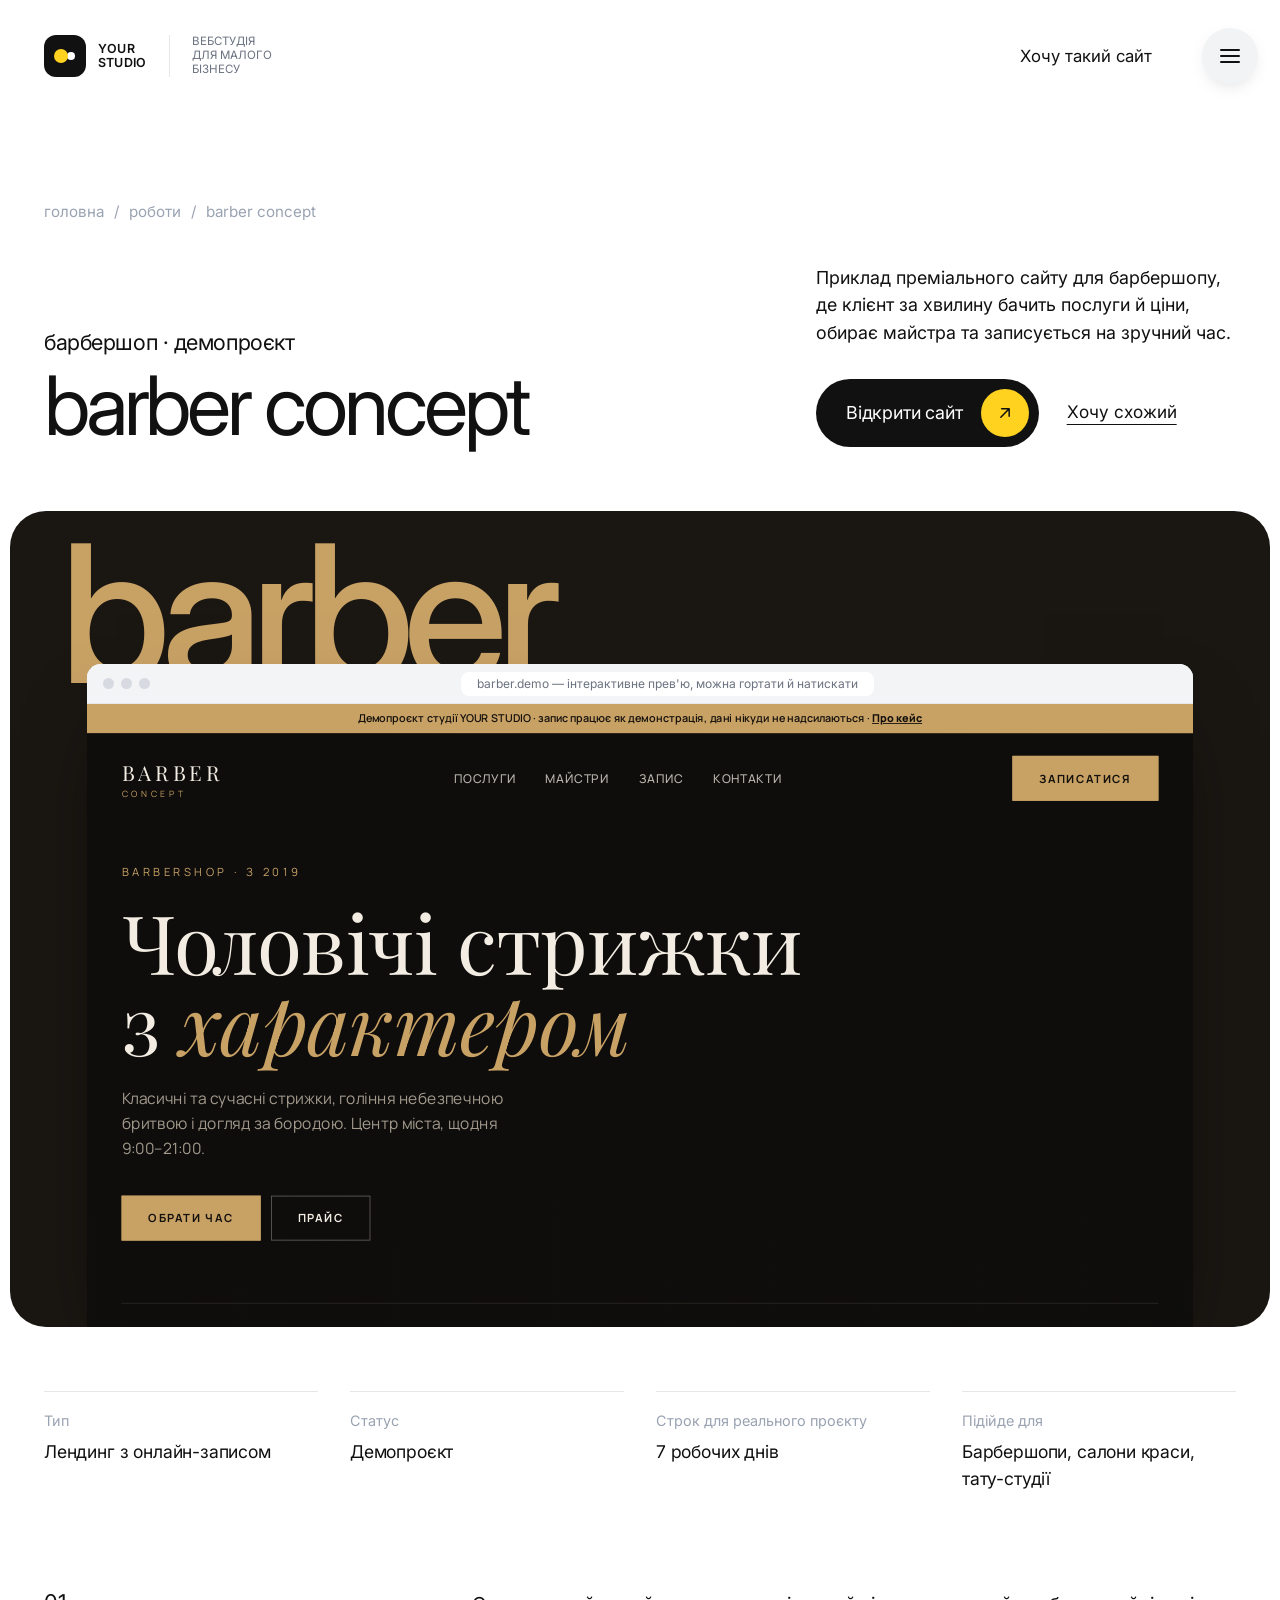
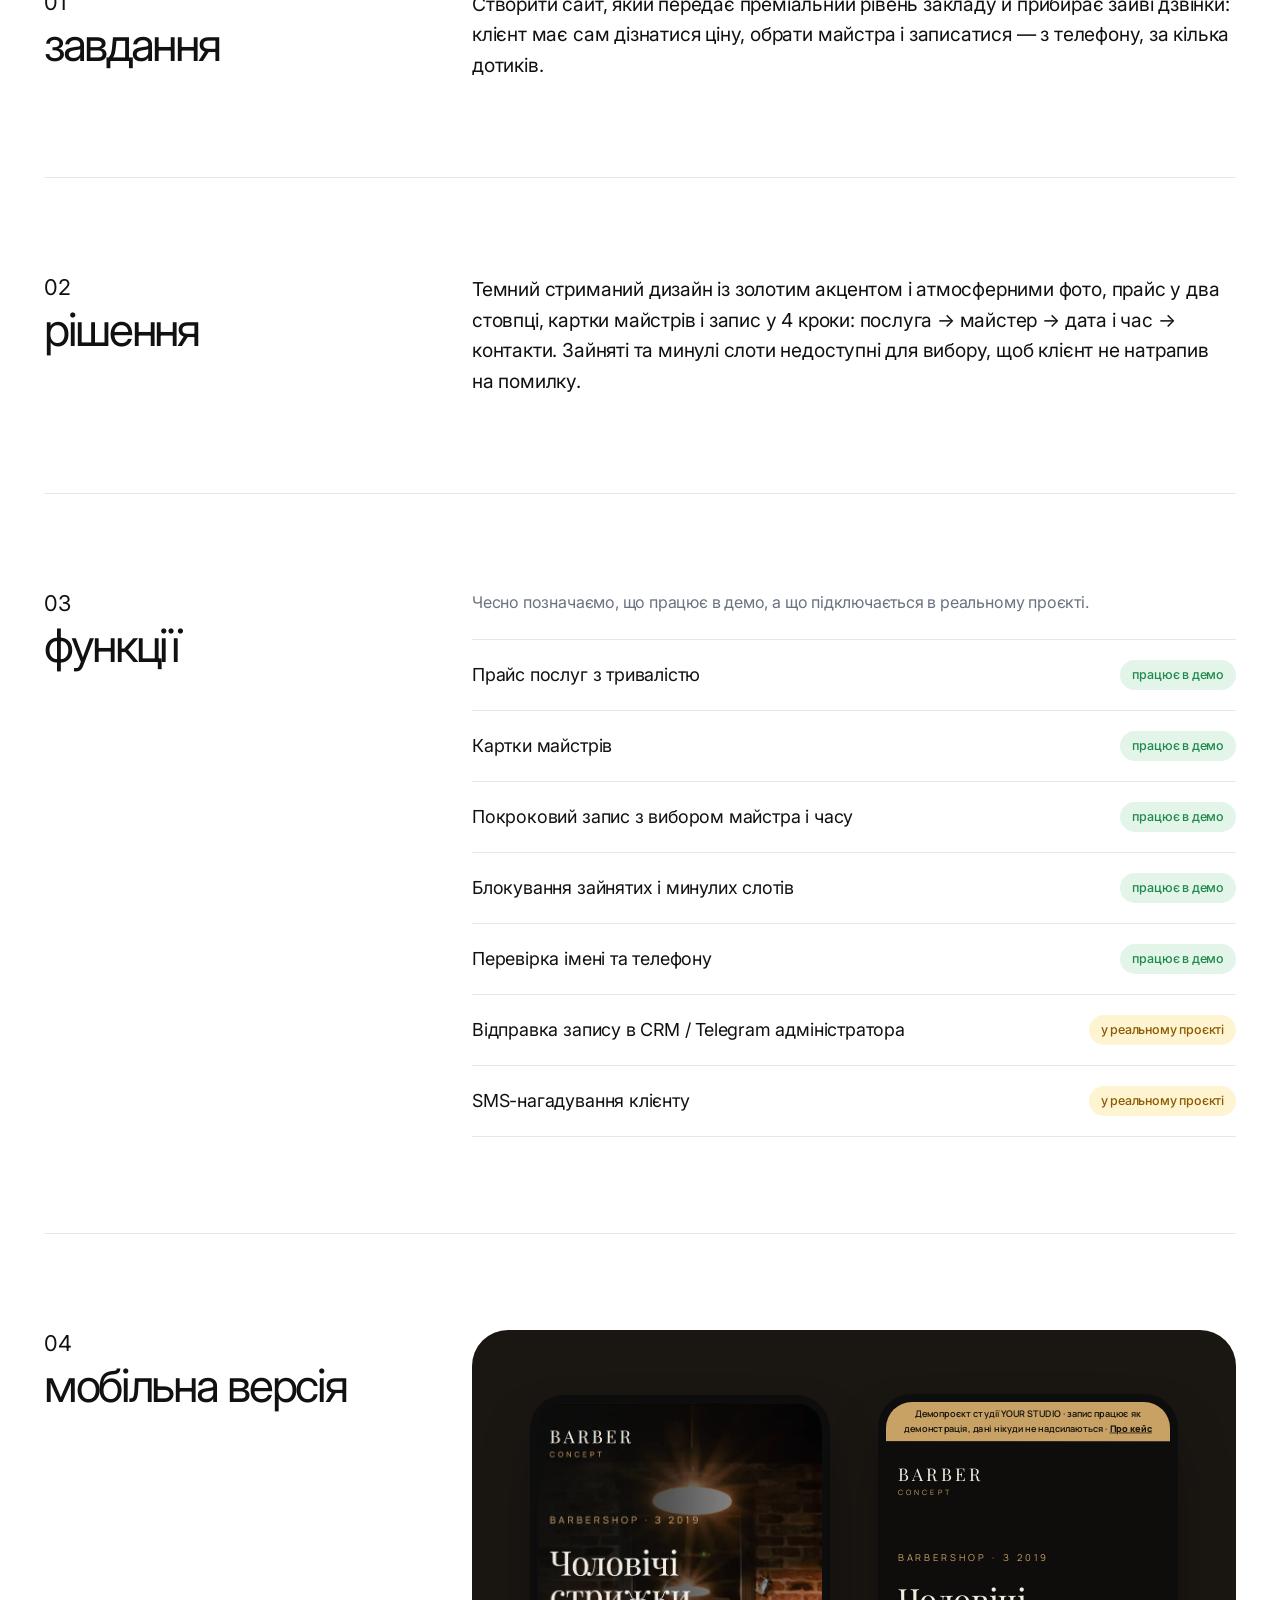
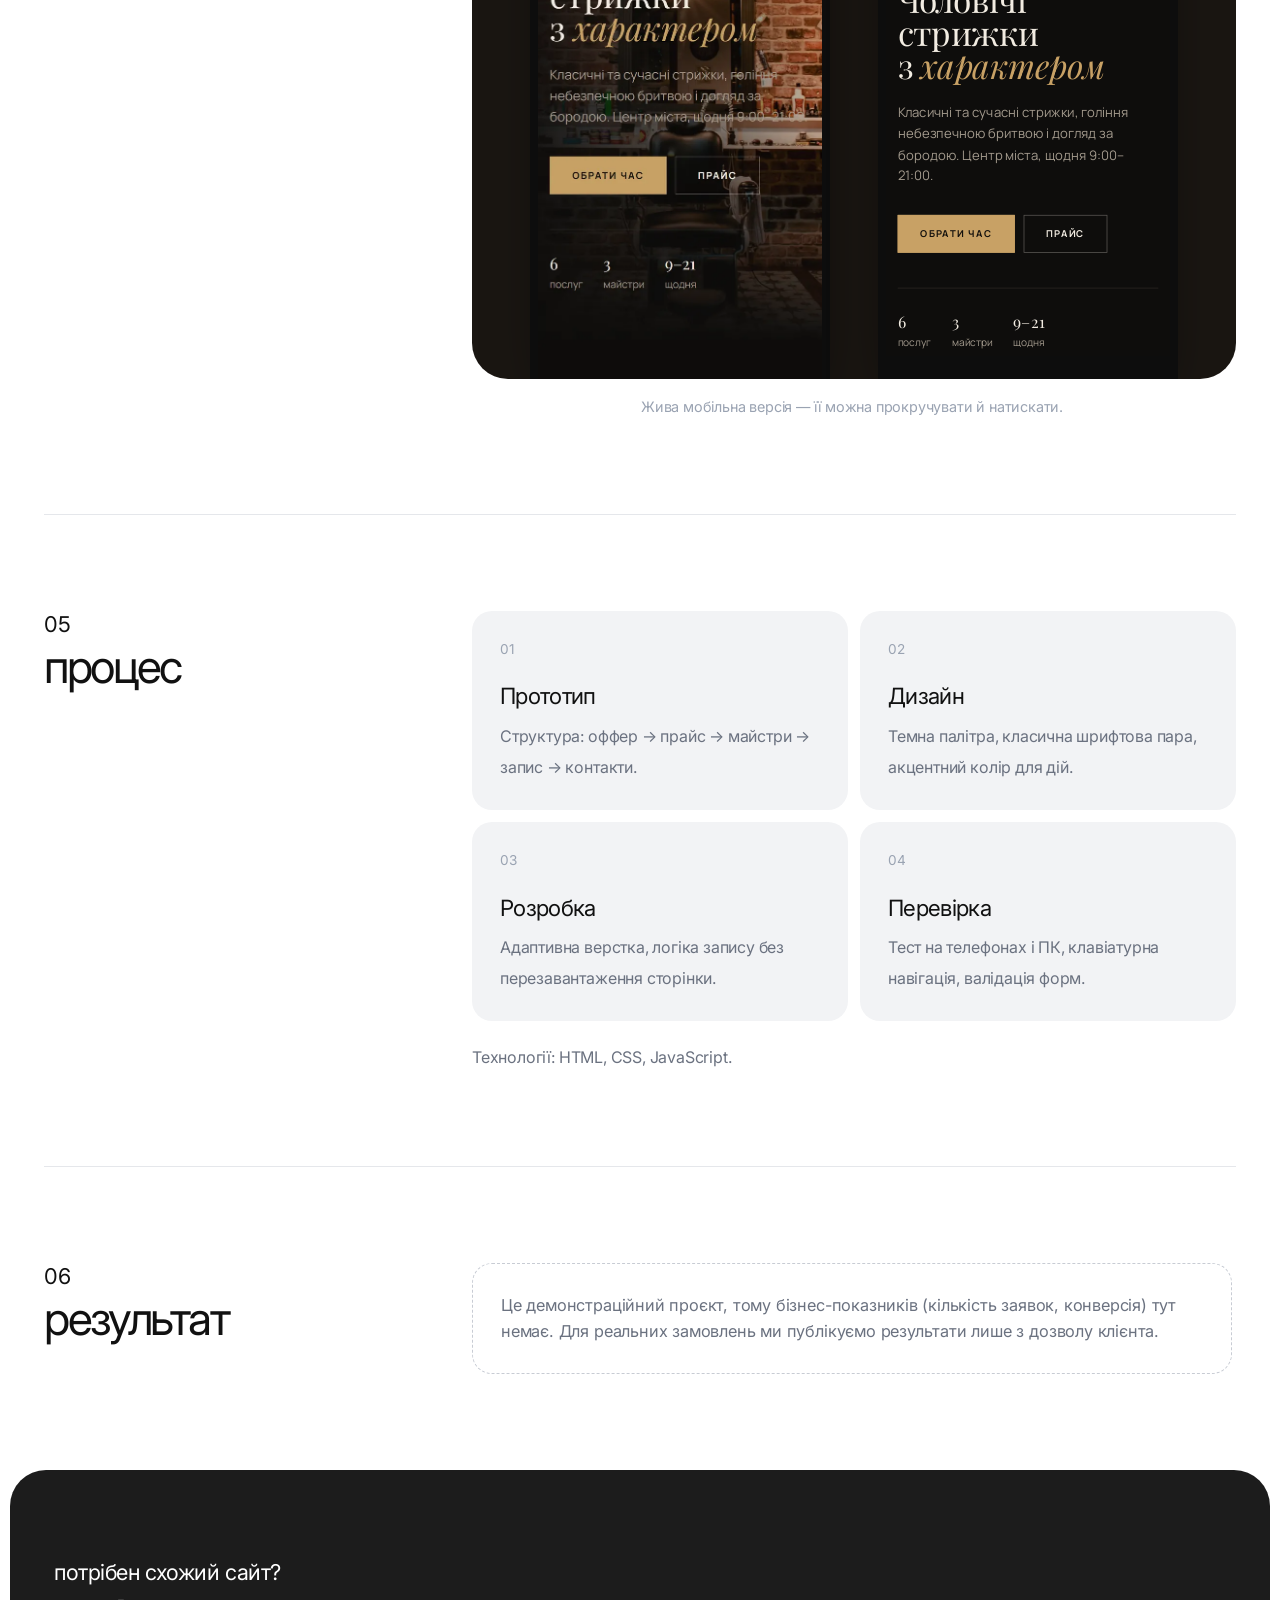
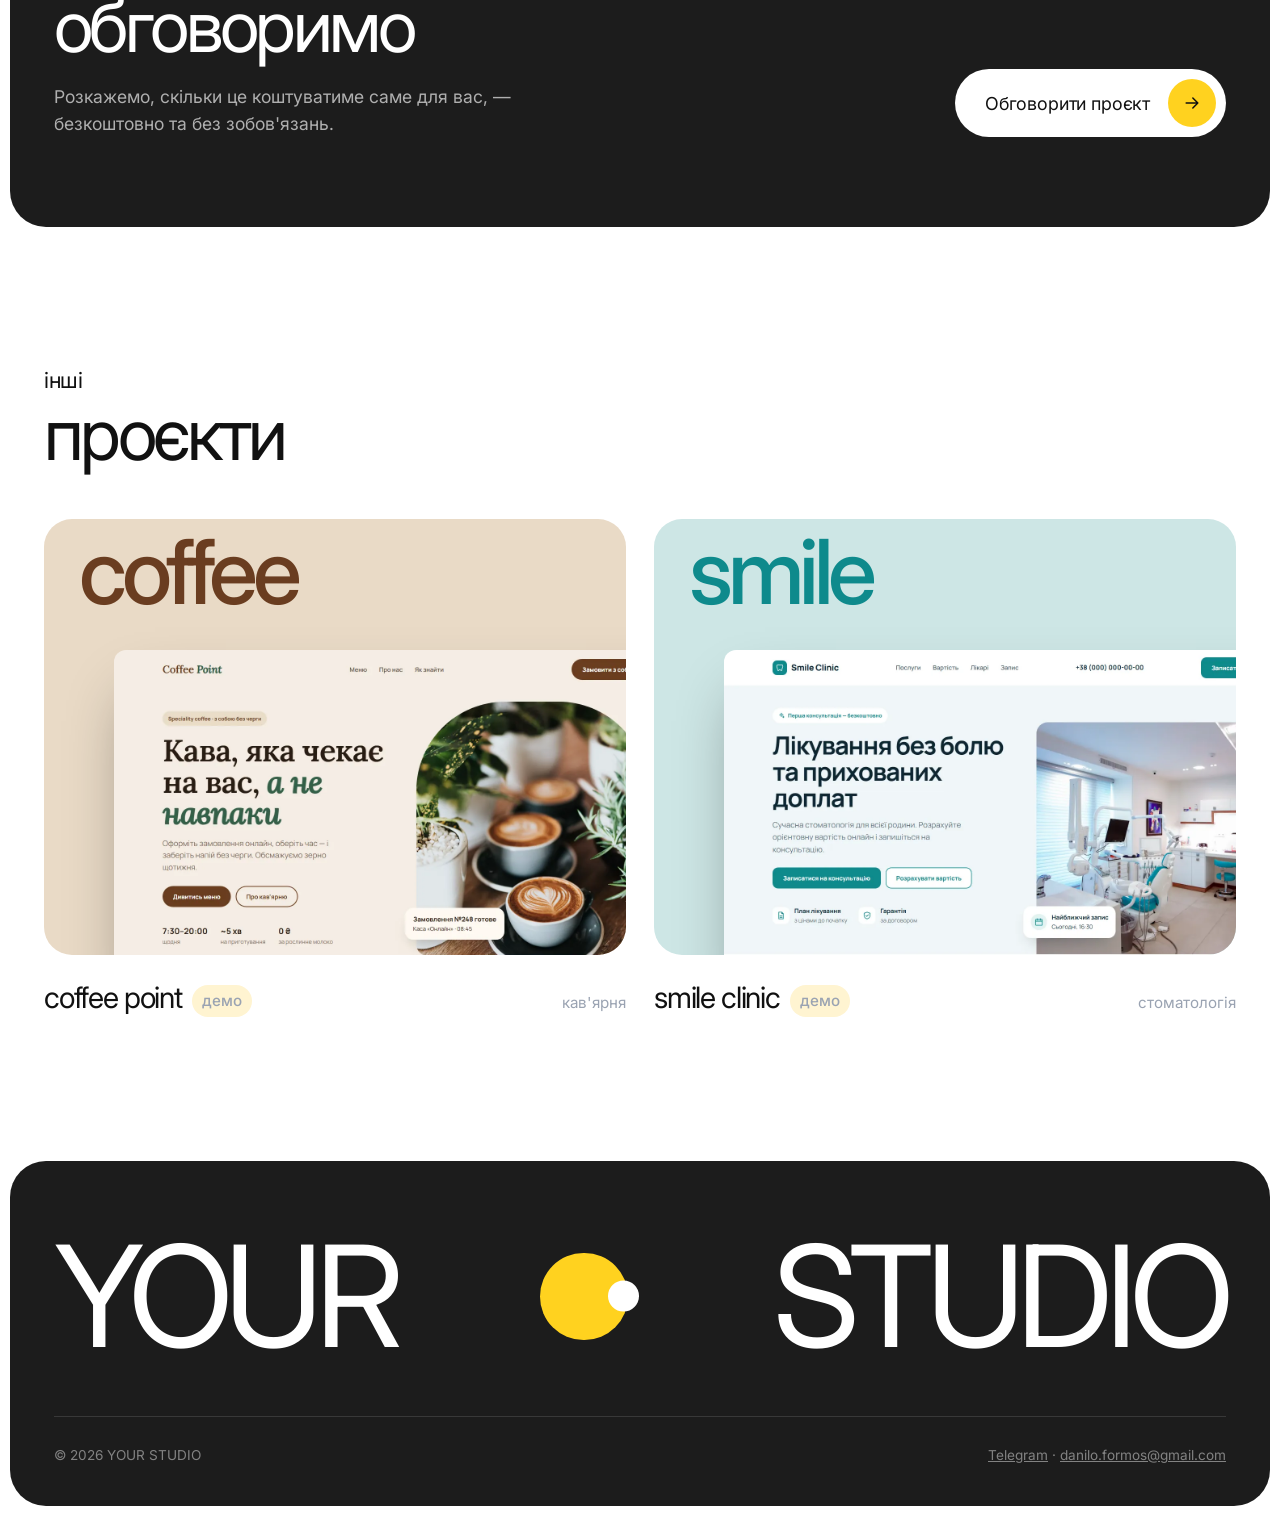
==== commit 01192724: "Add real Telegram and email contacts Co-Authored-By: Claude Opus 5.5 <noreply@anthropic.com>" ====
--- a/cases/barber.html
+++ b/cases/barber.html
@@ -5,15 +5,15 @@
   <meta name="viewport" content="width=device-width, initial-scale=1">
   <title>Barber Concept — кейс | YOUR STUDIO</title>
   <meta name="description" content="Приклад преміального сайту для барбершопу, де клієнт за хвилину бачить послуги й ціни, обирає майстра та записується на зручний час.">
-  <link rel="canonical" href="https://yourstudio.com/cases/barber.html">
+  <link rel="canonical" href="https://studio-portfolio-xwlc.onrender.com/cases/barber.html">
   <meta property="og:title" content="Barber Concept — кейс YOUR STUDIO">
   <meta property="og:description" content="Приклад преміального сайту для барбершопу, де клієнт за хвилину бачить послуги й ціни, обирає майстра та записується на зручний час.">
-  <meta property="og:image" content="https://yourstudio.com/assets/shots/barber-desktop.webp">
+  <meta property="og:image" content="https://studio-portfolio-xwlc.onrender.com/assets/shots/barber-desktop.webp">
   <link rel="icon" href="data:image/svg+xml,<svg xmlns='http://www.w3.org/2000/svg' viewBox='0 0 32 32'><rect width='32' height='32' rx='9' fill='%23111'/><circle cx='14' cy='16' r='6' fill='%23ffd21f'/><circle cx='21' cy='16' r='2.5' fill='white'/></svg>">
   <link rel="preconnect" href="https://fonts.googleapis.com">
   <link rel="preconnect" href="https://fonts.gstatic.com" crossorigin>
   <link rel="stylesheet" href="https://fonts.googleapis.com/css2?family=Inter:wght@300;400;500;600&display=swap">
-  <link rel="stylesheet" href="../assets/styles.css?v=9">
+  <link rel="stylesheet" href="../assets/styles.css?v=10">
 </head>
 <body>
 <svg width="0" height="0" style="position:absolute" aria-hidden="true">
@@ -48,8 +48,8 @@
     </ol>
   </nav>
   <div class="menu-contacts">
-    <div><small>Telegram</small><a href="https://t.me/yourstudio" target="_blank" rel="noopener">@yourstudio</a></div>
-    <div><small>Email</small><a href="mailto:hello@yourstudio.com">hello@yourstudio.com</a></div>
+    <div><small>Telegram</small><a href="https://t.me/Nice_sh0t" target="_blank" rel="noopener">@Nice_sh0t</a></div>
+    <div><small>Email</small><a href="mailto:danilo.formos@gmail.com">danilo.formos@gmail.com</a></div>
     <div><small>Графік</small>Пн–Пт, 10:00–19:00</div>
   </div>
 </div>
@@ -180,10 +180,10 @@
     <div class="wordmark" aria-hidden="true"><span>YOUR</span><i></i><span>STUDIO</span></div>
     <div class="footer-bottom" style="border-top:0">
       <span>© <span data-year></span> YOUR STUDIO</span>
-      <span><a href="https://t.me/yourstudio" target="_blank" rel="noopener">Telegram</a> · <a href="mailto:hello@yourstudio.com">hello@yourstudio.com</a></span>
+      <span><a href="https://t.me/Nice_sh0t" target="_blank" rel="noopener">Telegram</a> · <a href="mailto:danilo.formos@gmail.com">danilo.formos@gmail.com</a></span>
     </div>
   </div>
 </footer>
-<script src="../assets/main.js?v=9" defer></script>
+<script src="../assets/main.js?v=10" defer></script>
 </body>
 </html>
